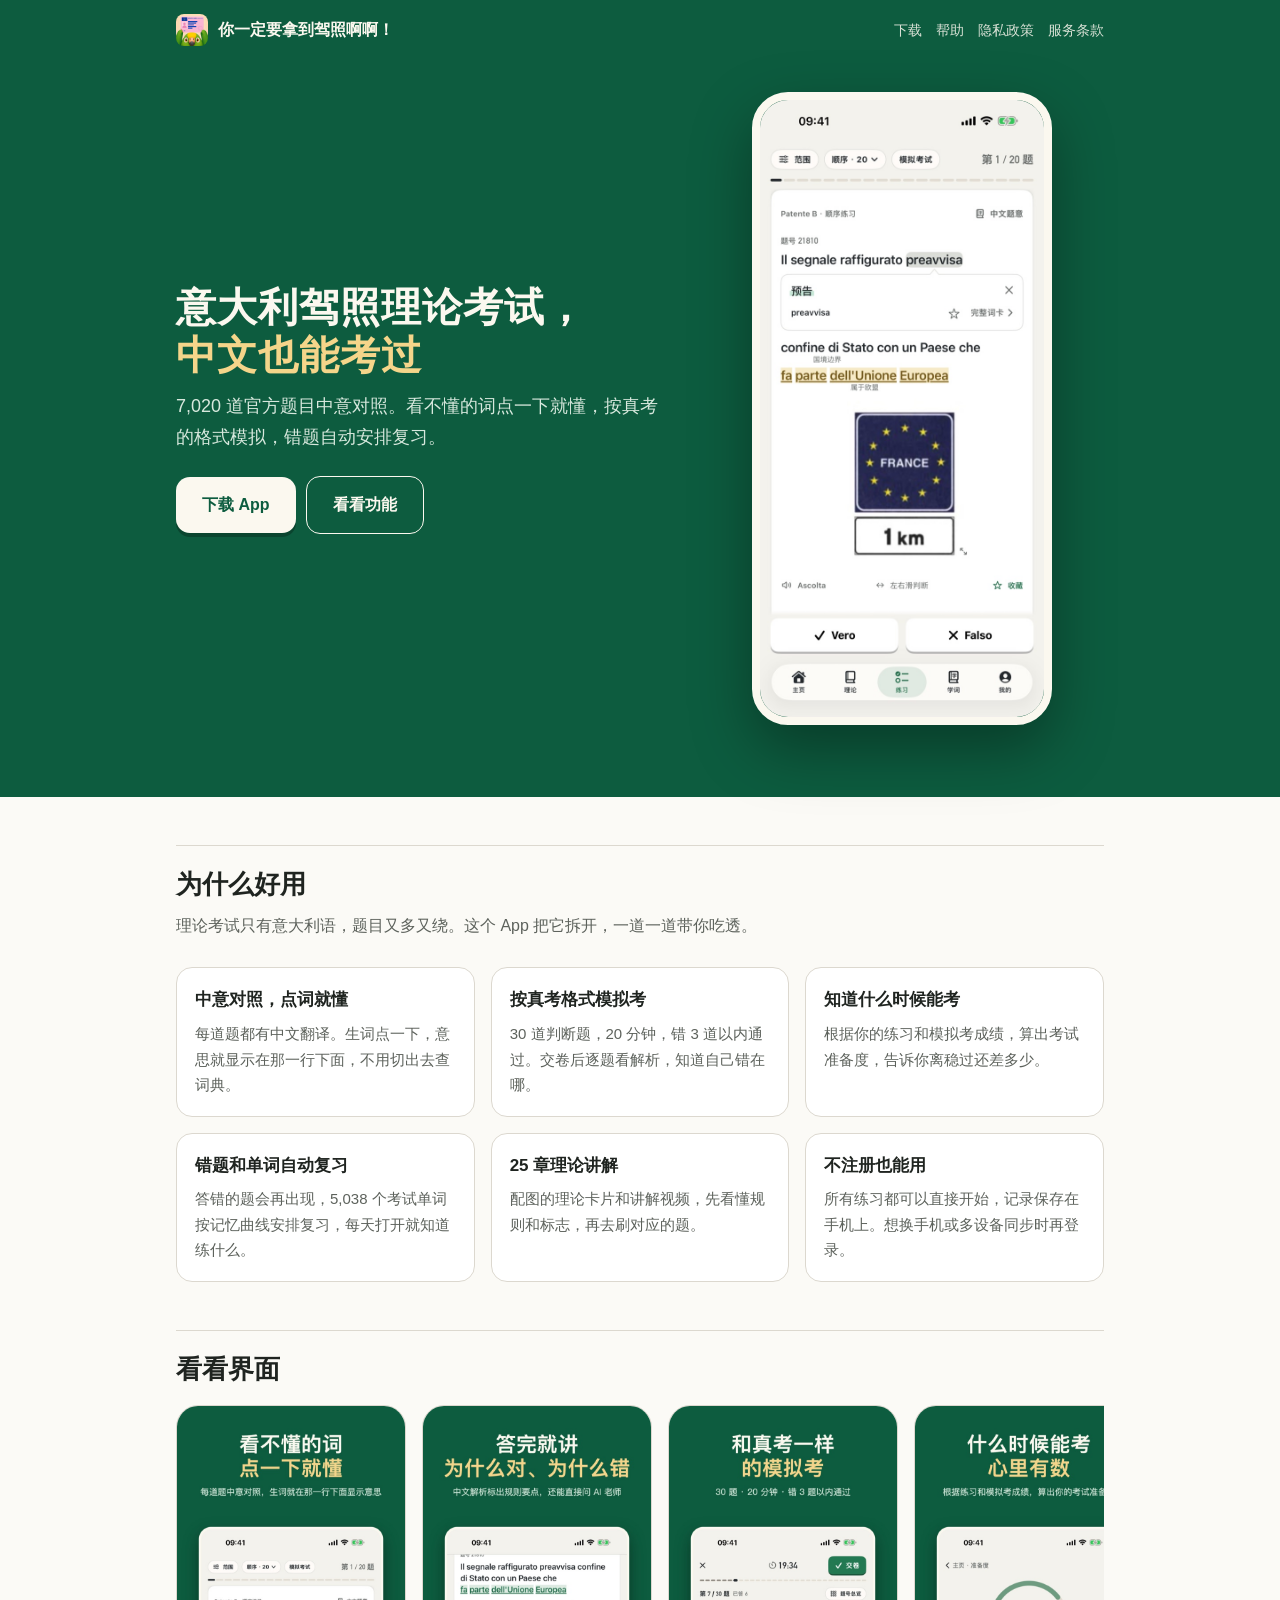
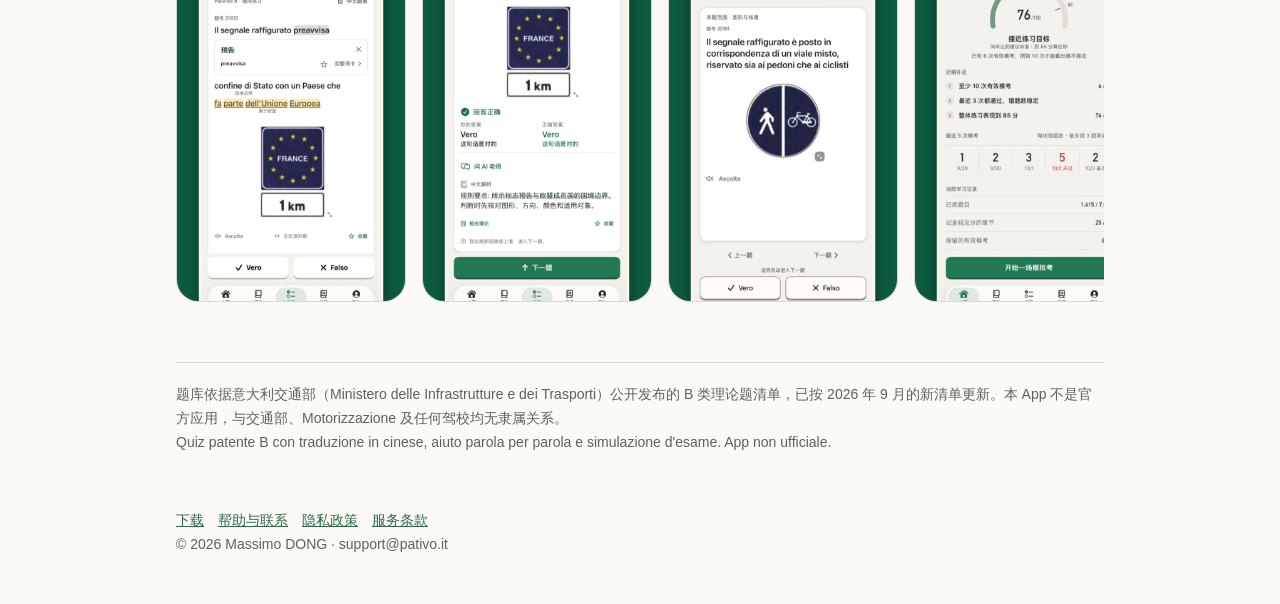
==== index.html @ b310472b "Initial site: intro, download, privacy policy, terms, support" ====
<!doctype html>
<html lang="zh-Hans"><head><meta charset="utf-8"><meta name="viewport" content="width=device-width,initial-scale=1">
<title>你一定要拿到驾照啊啊！· 意大利驾照理论考试中文题库</title>
<meta name="description" content="7,020 道意大利 B 驾照理论题，中意对照，点词就懂，按真考格式模拟考。Quiz patente B con traduzione in cinese.">
<meta property="og:title" content="你一定要拿到驾照啊啊！"><meta property="og:description" content="意大利驾照理论考试中文题库：中意对照、点词就懂、真考格式模拟考。"><meta property="og:image" content="img/s01.jpg">
<link rel="icon" href="favicon.png"><link rel="apple-touch-icon" href="apple-touch-icon.png"><link rel="stylesheet" href="style.css"></head>
<body>
<header class="hero">
  <div class="bar"><a class="brand" href="index.html"><img src="img/icon.png" alt="">你一定要拿到驾照啊啊！</a>
    <nav><a href="download.html">下载</a><a href="support.html">帮助</a><a href="privacy.html">隐私政策</a><a href="terms.html">服务条款</a></nav></div>
  <div class="hero-in">
    <div>
      <h1>意大利驾照理论考试，<br><span>中文也能考过</span></h1>
      <p>7,020 道官方题目中意对照。看不懂的词点一下就懂，按真考的格式模拟，错题自动安排复习。</p>
      <a class="btn" href="download.html">下载 App</a><a class="btn soft" href="#features">看看功能</a>
    </div>
    <div class="phone"><img src="img/hero.jpg" alt="点词查看中文意思的答题界面"></div>
  </div>
</header>

<main class="wrap" id="features">
  <h2 class="sec">为什么好用</h2>
  <p class="lead">理论考试只有意大利语，题目又多又绕。这个 App 把它拆开，一道一道带你吃透。</p>
  <div class="grid">
    <div class="feat"><h3>中意对照，点词就懂</h3><p>每道题都有中文翻译。生词点一下，意思就显示在那一行下面，不用切出去查词典。</p></div>
    <div class="feat"><h3>按真考格式模拟考</h3><p>30 道判断题，20 分钟，错 3 道以内通过。交卷后逐题看解析，知道自己错在哪。</p></div>
    <div class="feat"><h3>知道什么时候能考</h3><p>根据你的练习和模拟考成绩，算出考试准备度，告诉你离稳过还差多少。</p></div>
    <div class="feat"><h3>错题和单词自动复习</h3><p>答错的题会再出现，5,038 个考试单词按记忆曲线安排复习，每天打开就知道练什么。</p></div>
    <div class="feat"><h3>25 章理论讲解</h3><p>配图的理论卡片和讲解视频，先看懂规则和标志，再去刷对应的题。</p></div>
    <div class="feat"><h3>不注册也能用</h3><p>所有练习都可以直接开始，记录保存在手机上。想换手机或多设备同步时再登录。</p></div>
  </div>

  <h2 class="sec" style="margin-top:48px">看看界面</h2>
  <div class="shots">
    <img src="img/s01.jpg" alt="点词查看意思" loading="lazy"><img src="img/s02.jpg" alt="答题后的中文解析" loading="lazy">
    <img src="img/s03.jpg" alt="模拟考" loading="lazy"><img src="img/s04.jpg" alt="考试准备度" loading="lazy">
    <img src="img/s05.jpg" alt="25 章理论" loading="lazy"><img src="img/s06.jpg" alt="考试单词" loading="lazy">
  </div>

  <p class="note">题库依据意大利交通部（Ministero delle Infrastrutture e dei Trasporti）公开发布的 B 类理论题清单，已按 2026 年 9 月的新清单更新。本 App 不是官方应用，与交通部、Motorizzazione 及任何驾校均无隶属关系。<br>
  <span class="lang">Quiz patente B con traduzione in cinese, aiuto parola per parola e simulazione d'esame. App non ufficiale.</span></p>
</main>
<footer><a href="download.html">下载</a><a href="support.html">帮助与联系</a><a href="privacy.html">隐私政策</a><a href="terms.html">服务条款</a><br>© 2026 Massimo DONG · support@pativo.it</footer>
</body></html>
---- style.css ----
:root{--bg:#fbfaf6;--ink:#1f2420;--muted:#5d625c;--line:#dcd8cf;--green:#0d5c3f;--green-ink:#2f6b46;--gold:#f4d58a;--card:#ffffff;}
@media (prefers-color-scheme:dark){:root{--bg:#141614;--ink:#e9e7e1;--muted:#a3a59f;--line:#34372f;--green-ink:#7fbf94;--card:#1c1f1c;}}
*{box-sizing:border-box}
html{-webkit-text-size-adjust:100%}
body{margin:0;background:var(--bg);color:var(--ink);font:16px/1.7 -apple-system,BlinkMacSystemFont,"PingFang SC","Helvetica Neue",sans-serif}
a{color:var(--green-ink)}
img{max-width:100%;display:block}

/* shared top bar */
.bar{display:flex;align-items:center;justify-content:space-between;gap:12px;flex-wrap:wrap;max-width:960px;margin:0 auto;padding:14px 16px}
.brand{display:flex;align-items:center;gap:10px;font-weight:700;color:inherit;text-decoration:none}
.brand img{width:32px;height:32px;border-radius:8px}
.bar nav a{margin-left:14px;font-size:14px;text-decoration:none;color:inherit;opacity:.85}
.bar nav a:hover{opacity:1;text-decoration:underline}

/* landing pages */
.hero{background:var(--green);color:#fbf8ef}
.hero .bar{color:#fbf8ef}
.hero-in{max-width:960px;margin:0 auto;padding:32px 16px 72px;display:grid;grid-template-columns:1.1fr .9fr;gap:32px;align-items:center}
.hero h1{font-size:40px;line-height:1.2;margin:0 0 12px;letter-spacing:1px}
.hero h1 span{color:var(--gold)}
.hero p{font-size:18px;color:#d7e8dd;margin:0 0 24px}
.hero .phone{justify-self:center;width:min(300px,70vw);border-radius:36px;border:8px solid #fbf8ef;box-shadow:0 24px 60px rgba(0,0,0,.35);overflow:hidden}
.btn{display:inline-block;background:#fbf8ef;color:#0d5c3f;font-weight:700;padding:14px 26px;border-radius:14px;text-decoration:none;box-shadow:0 4px 0 rgba(0,0,0,.25)}
.btn.soft{background:transparent;color:inherit;border:1.5px solid currentColor;box-shadow:none;margin-left:10px}
main.wrap{max-width:960px;margin:0 auto;padding:48px 16px 32px}
h2.sec{font-size:26px;margin:0 0 6px}
.lead{color:var(--muted);margin:0 0 28px}
.grid{display:grid;grid-template-columns:repeat(3,1fr);gap:16px}
.feat{background:var(--card);border:1px solid var(--line);border-radius:16px;padding:18px}
.feat h3{margin:0 0 6px;font-size:17px}
.feat p{margin:0;color:var(--muted);font-size:15px}
.shots{display:flex;gap:16px;overflow-x:auto;padding:8px 2px 20px;scroll-snap-type:x mandatory}
.shots img{width:230px;flex:none;border-radius:22px;border:1px solid var(--line);scroll-snap-align:start}
.note{font-size:14px;color:var(--muted);border-top:1px solid var(--line);margin-top:40px;padding-top:20px}
footer{max-width:960px;margin:0 auto;padding:8px 16px 48px;font-size:14px;color:var(--muted)}
footer a{margin-right:14px}

/* download page */
.dl{max-width:560px;margin:0 auto;padding:40px 16px 24px;text-align:center}
.dl .icon{width:120px;height:120px;border-radius:27px;margin:0 auto 18px;box-shadow:0 10px 30px rgba(0,0,0,.2)}
.dl h1{font-size:28px;margin:0 0 6px}
.dl .sub{color:var(--muted);margin:0 0 24px}
.status{display:inline-block;background:var(--green);color:#fbf8ef;font-weight:700;padding:14px 26px;border-radius:14px}
.facts{text-align:left;border-top:1px solid var(--line);margin-top:32px}
.facts div{display:flex;justify-content:space-between;gap:16px;padding:12px 2px;border-bottom:1px solid var(--line);font-size:15px}
.facts span:first-child{color:var(--muted)}

@media (max-width:720px){
  .hero-in{grid-template-columns:1fr;padding-bottom:48px}
  .hero h1{font-size:32px}
  .grid{grid-template-columns:1fr}
  .btn.soft{margin:10px 0 0}
}

/* legal pages */
main{max-width:720px;margin:0 auto;padding:32px 16px 64px}
main h1{font-size:26px;line-height:1.3;margin:0 0 4px}
main h2{font-size:19px;margin:32px 0 8px;padding-top:16px;border-top:1px solid var(--line)}
main h3{font-size:16px;margin:20px 0 4px}
.meta{color:var(--muted);font-size:14px;margin:0 0 20px}
main>nav{font-size:14px;margin-bottom:24px}
main>nav a{margin-right:16px}
table{width:100%;border-collapse:collapse;font-size:14px;margin:8px 0}
th,td{border-bottom:1px solid var(--line);text-align:left;padding:8px 6px;vertical-align:top}
.lang{color:var(--muted);font-size:14px}
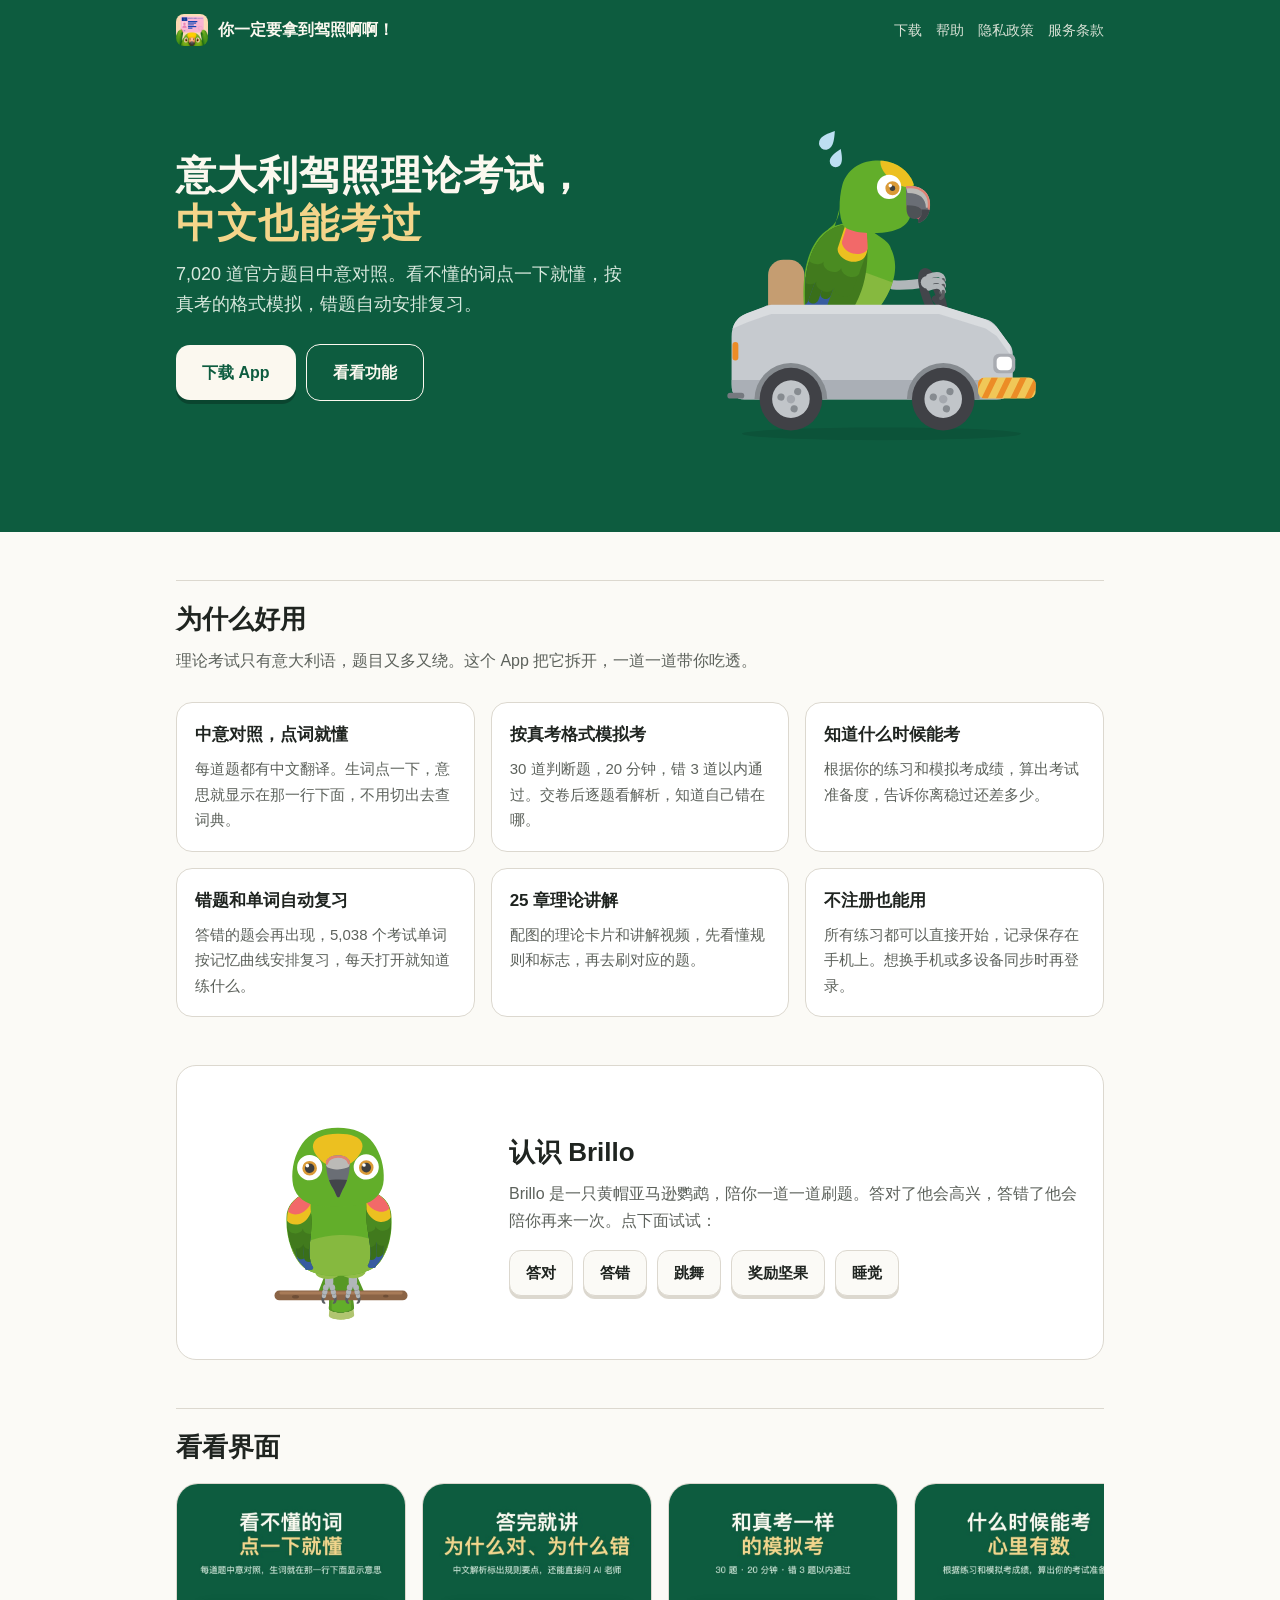
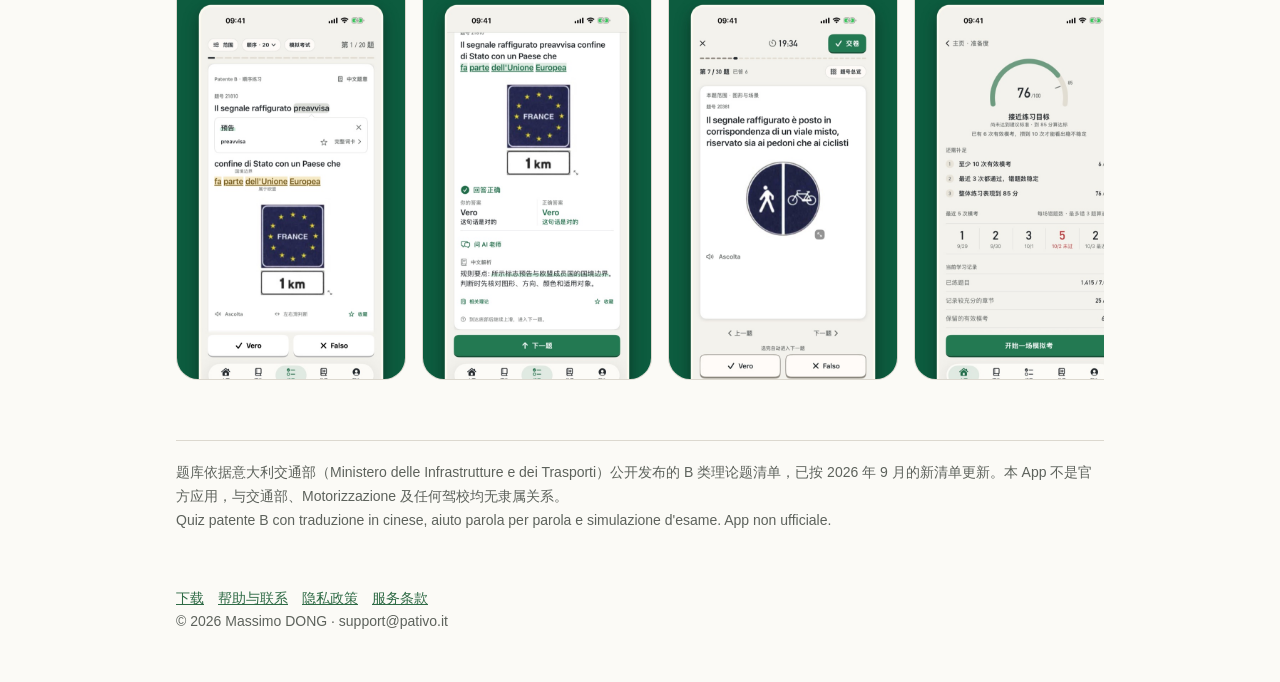
==== commit 17405c62: "Add Brillo: driving hero, interactive mascot section, dancing on download page" ====
--- a/index.html
+++ b/index.html
@@ -14,7 +14,7 @@
       <p>7,020 道官方题目中意对照。看不懂的词点一下就懂，按真考的格式模拟，错题自动安排复习。</p>
       <a class="btn" href="download.html">下载 App</a><a class="btn soft" href="#features">看看功能</a>
     </div>
-    <div class="phone"><img src="img/hero.jpg" alt="点词查看中文意思的答题界面"></div>
+    <div class="car"><iframe src="brillo/car.html#bg=none&amp;ui=0" title="Brillo 开着小车去考驾照" scrolling="no"></iframe></div>
   </div>
 </header>
 
@@ -30,6 +30,18 @@
     <div class="feat"><h3>不注册也能用</h3><p>所有练习都可以直接开始，记录保存在手机上。想换手机或多设备同步时再登录。</p></div>
   </div>
 
+  <section class="meet">
+    <div class="meet-art"><iframe id="brillo" src="brillo/brillo.html#mood=idle" title="Brillo" scrolling="no"></iframe></div>
+    <div class="meet-text">
+      <h2 class="sec">认识 Brillo</h2>
+      <p class="lead">Brillo 是一只黄帽亚马逊鹦鹉，陪你一道一道刷题。答对了他会高兴，答错了他会陪你再来一次。点下面试试：</p>
+      <div class="chips">
+        <button data-play="correct">答对</button><button data-play="wrong">答错</button>
+        <button data-mood="dance">跳舞</button><button data-play="treat">奖励坚果</button><button data-mood="sleep">睡觉</button>
+      </div>
+    </div>
+  </section>
+
   <h2 class="sec" style="margin-top:48px">看看界面</h2>
   <div class="shots">
     <img src="img/s01.jpg" alt="点词查看意思" loading="lazy"><img src="img/s02.jpg" alt="答题后的中文解析" loading="lazy">
@@ -41,4 +53,17 @@
   <span class="lang">Quiz patente B con traduzione in cinese, aiuto parola per parola e simulazione d'esame. App non ufficiale.</span></p>
 </main>
 <footer><a href="download.html">下载</a><a href="support.html">帮助与联系</a><a href="privacy.html">隐私政策</a><a href="terms.html">服务条款</a><br>© 2026 Massimo DONG · support@pativo.it</footer>
+<script>
+(function(){
+  var f=document.getElementById('brillo'), timer;
+  function send(m){ if(f&&f.contentWindow) f.contentWindow.postMessage(m,'*'); }
+  document.querySelectorAll('.chips button').forEach(function(b){
+    b.addEventListener('click',function(){
+      clearTimeout(timer);
+      if(b.dataset.play){ send({mood:'idle'}); send({play:b.dataset.play}); }
+      else { send({mood:b.dataset.mood}); timer=setTimeout(function(){ send({mood:'idle'}); },6000); }
+    });
+  });
+})();
+</script>
 </body></html>
--- a/style.css
+++ b/style.css
@@ -64,3 +64,22 @@
 table{width:100%;border-collapse:collapse;font-size:14px;margin:8px 0}
 th,td{border-bottom:1px solid var(--line);text-align:left;padding:8px 6px;vertical-align:top}
 .lang{color:var(--muted);font-size:14px}
+
+/* Brillo */
+iframe{border:0;background:transparent;display:block;width:100%;height:100%}
+.hero .car{justify-self:center;width:min(440px,90vw);aspect-ratio:1040/870}
+.meet{display:grid;grid-template-columns:280px 1fr;gap:28px;align-items:center;margin-top:48px;background:var(--card);border:1px solid var(--line);border-radius:20px;padding:20px 24px}
+.meet-art{width:100%;aspect-ratio:800/722}
+.meet .lead{margin-bottom:16px}
+.chips{display:flex;flex-wrap:wrap;gap:10px}
+.chips button{font:inherit;font-weight:600;font-size:15px;border:1.5px solid var(--line);background:var(--bg);color:var(--ink);border-radius:12px;padding:9px 16px;cursor:pointer;box-shadow:0 3px 0 var(--line)}
+.chips button:active{transform:translateY(2px);box-shadow:0 1px 0 var(--line)}
+.dl-brillo{width:180px;aspect-ratio:800/722;margin:0 auto -6px}
+@media (max-width:720px){
+  .meet{grid-template-columns:1fr;text-align:center;padding:16px}
+  .meet-art{width:220px;margin:0 auto}
+  .chips{justify-content:center}
+}
+.meet h2.sec{border-top:0;padding-top:0;margin-top:0}
+.cta{display:flex;align-items:center;justify-content:center;gap:0;margin-left:-24px}
+.cta .dl-brillo{width:120px;margin:0;flex:none}
